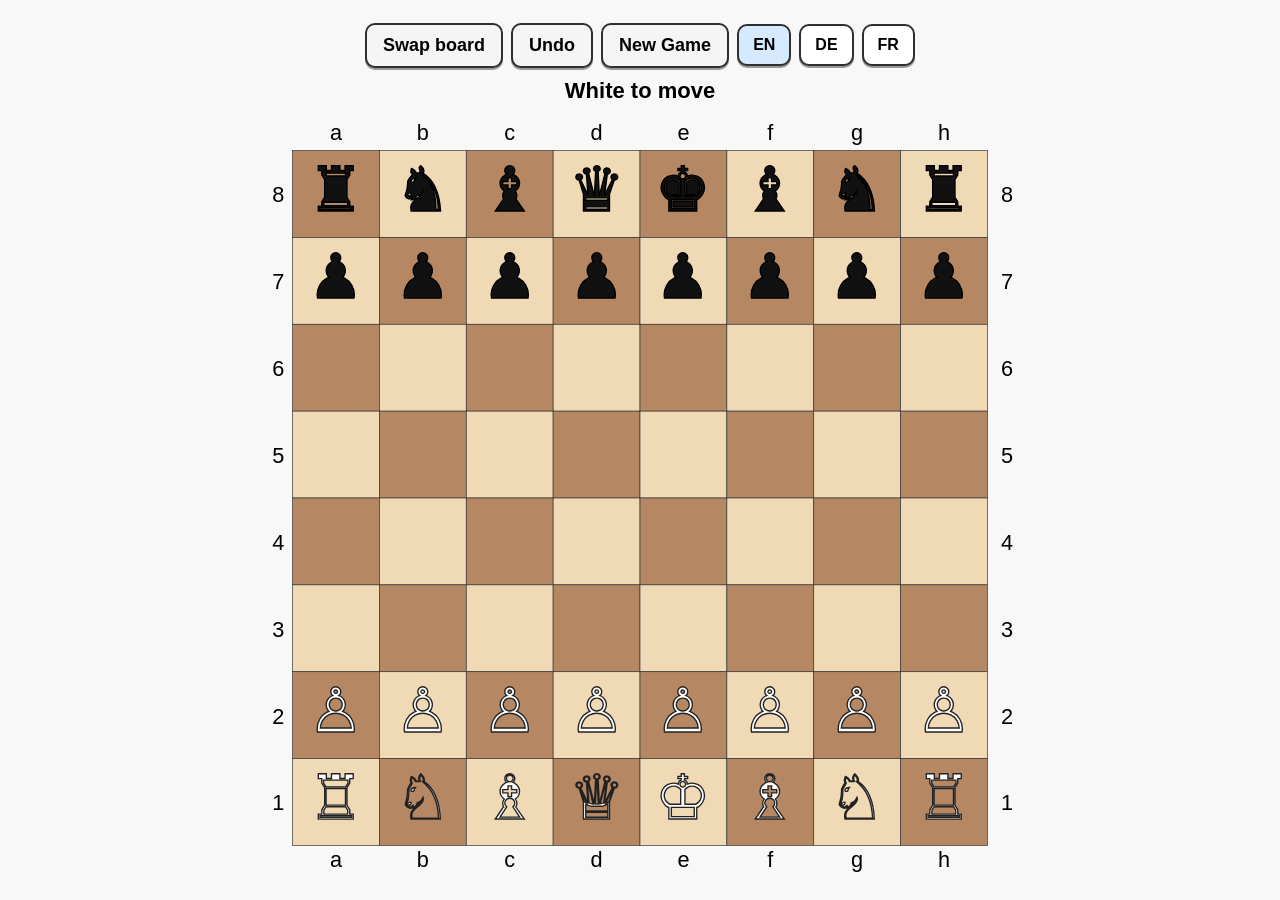
==== demo/chess/index.html @ e5977b72 "add chess and checkers" ====
<!DOCTYPE html>
<html lang="en">
<head>
    <meta charset="UTF-8">
    <meta name="viewport" content="width=device-width, initial-scale=1.0">
    <title>Elm Chess Demo</title>
    <style>
        html, body {
            margin: 0;
            padding: 0;
            width: 100%;
            height: 100%;
            background: #f8f8f8;
        }
    </style>
</head>
<body>
    <div id="app"></div>
    <script src="app.js"></script>
    <script>
        Elm.Chess.Main.init({
            node: document.getElementById('app'),
            flags: {
                viewportWidth: window.innerWidth,
                viewportHeight: window.innerHeight
            }
        });
    </script>
</body>
</html>
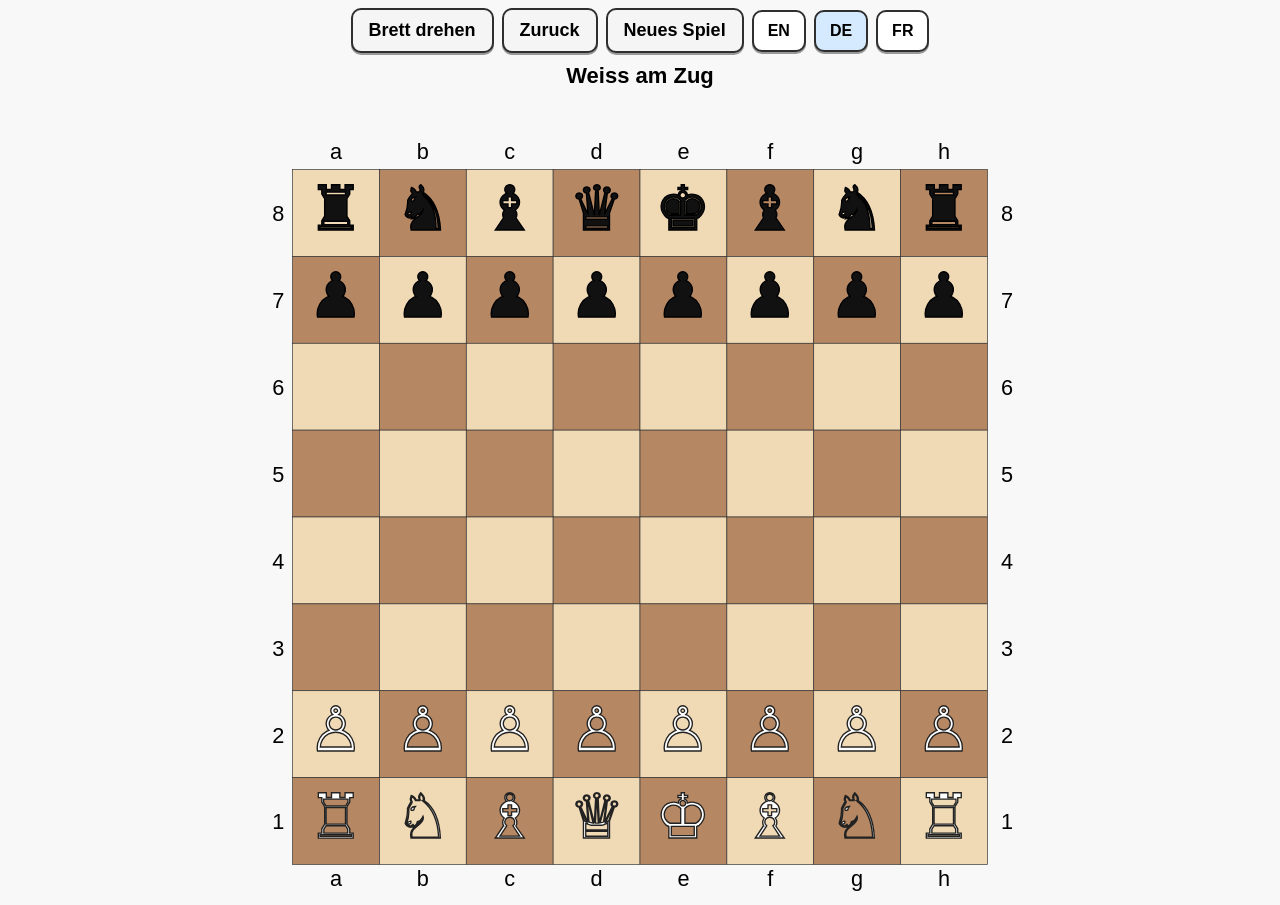
==== commit 9f453a7d: "update with disabled selection" ====
--- a/demo/chess/index.html
+++ b/demo/chess/index.html
@@ -11,6 +11,14 @@
             width: 100%;
             height: 100%;
             background: #f8f8f8;
+        }
+
+        #app, #app * {
+            -webkit-user-select: none;
+            -moz-user-select: none;
+            -ms-user-select: none;
+            user-select: none;
+            -webkit-touch-callout: none;
         }
     </style>
 </head>
